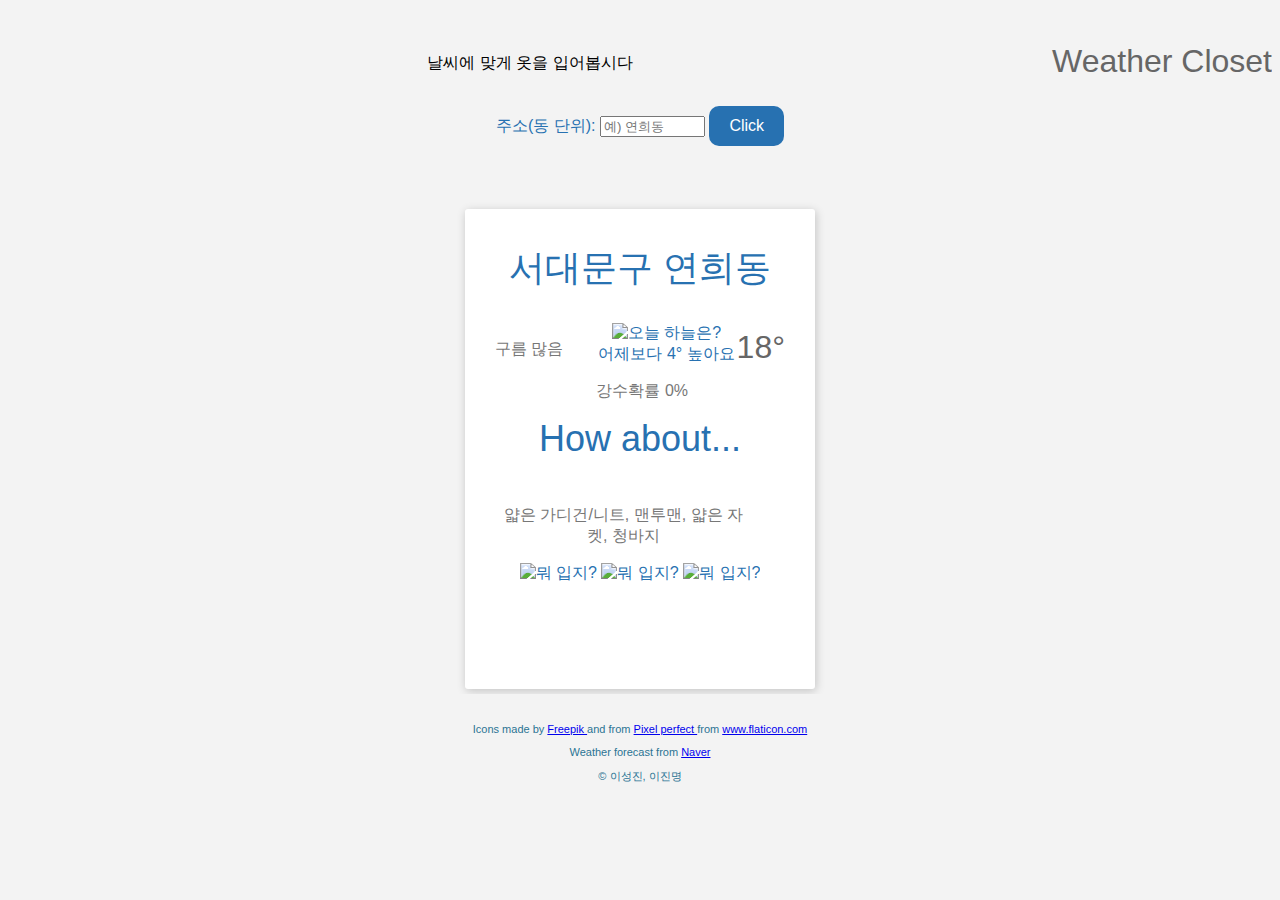
==== layout.html @ 97fa3934 "Layout_v.1" ====
<!DOCTYPE html>
<html lang="en">

<head>
    <!-- head 안에 들어 갈 어떤 요소들을 여기에 넣습니다 -->
    <meta charset="UTF-8">
    <!-- horizontal scroll is suppressed in any orientation and the user can zoom in if they want to. -->
    <meta name="viewport" content="width=device-width, initial-scale=0.86, maximum-scale=3.0, minimum-scale=0.86">
    <title>Weather Closet</title>
    <br>
    <link rel="stylesheet" type="text/css" href="mystyle.css">
    <!-- JS 임포트 -->
    <script src="https://ajax.googleapis.com/ajax/libs/jquery/3.4.1/jquery.min.js"></script>
    <script>
        // document.ready 함수 - 중괄호 안 내용들을 새로고침 때마다 실행해달라
        $(document).ready(function() {

        });

        // 버튼 누를 때 날씨 카드와 스타일 카드 보여주는 onclick 함수 추가
    </script>
</head>

<body>
    <!-- header에서 페이지 소개 (제목, 기능) -->
    <header>
        <h1>Weather Closet</h1>
        <p>날씨에 맞게 옷을 입어봅시다</p>
    </header>

    <!-- main에 중요한 정보 (main은 한 개만): 날씨, 스타일 정보 -->
    <main>

        <!-- 유저가 동 정보를 입력하는 곳 -->
        <div class="area_info">
            <label for="name">주소(동 단위):
            </label>
            <input type="text" id="name" name="name" placeholder="예) 연희동" required minlength="2" maxlength="8" size="10">
            <button class="weather_btn" type="button">
                Click
            </button>
        </div>

        <!-- 날씨와 스타일 정보를 보여주는 카드 -->
        <div class="info">

            <div class="card">
                <h2>서대문구 연희동</h2>
                <h3>구름 많음</h3>
                <img class="weather" src="weather-sunrise.png" alt="오늘 하늘은?" width="110" loading="lazy">
                <h1 class="tempnow">18°</h1>
                <br>어제보다 4&deg; 높아요
                <h3>강수확률 0%</h3>
                <h2>How about...</h2>
                <h3>얇은 가디건/니트, 맨투맨, 얇은 자켓, 청바지</h3>
                <img class="inner" src="inner2_17-19.png" alt="뭐 입지?" width="70" loading="lazy">
                <img class="bottoms" src="bottoms1_17-19.png" alt="뭐 입지?" width="70" loading="lazy">
                <img class="outer" src="outer2_17-19.png" alt="뭐 입지?" width="70" loading="lazy">
            </div>
        </div>

    </main>
    <br>
    
    <!-- footer에서 아이콘 출처, 날씨정보 출처, 개발자 정보  -->
    <footer>
        <p>Icons made by
            <a href="https://www.flaticon.com/authors/freepik" title="Freepik">
                Freepik
            </a> and from
            <a href="https://www.flaticon.com/authors/pixel-perfect" title="Pixel perfect">
                Pixel perfect
            </a> from <a href="https://www.flaticon.com/" title="Flaticon"> www.flaticon.com</a>
        </p>
        <p>Weather forecast from <a href="https://www.naver.com/" title="Naver">
                Naver
            </a>
        </p>
        <p>
            &copy; 이성진, 이진명
        </p>
    </footer>
    
</body>

</html>
---- mystyle.css ----
header {
    text-align: center;
    width: 100%;
    overflow: auto;
    padding: 8pt 0 4pt 0;
}

main {
    color: #2771b1;
    text-align: center;
    width: 100%;
    overflow: auto;
    padding: 8pt 0 4pt 0;
}

.weather_btn {
    border: 0;
    line-height: 2.5;
    padding: 0 20px;
    font-size: 1rem;
    text-align: center;
    color: #ffffff;
    border-radius: 10px;
    background-color: #2771b1;
}

.weather_btn:hover {
    background-color: #4c96cb;
    /* hover할 때랑 click할 때 어떻게 손으로 바꾸는지 궁금 (페이지 이동 없이 원페이지인 경우) */
}

.weather_btn:active {
    background-color: #46bfdf;
}

footer {
    font-size: 11px;
    color: #2b7494;
    text-align: center;
}

@import url(https://fonts.googleapis.com/css?family=Roboto:400,300);
html,
body {
    background-color: #F3F3F3;
    font-family: 'Roboto', sans-serif;
}

.card {
    margin: 0 auto;
    margin-top: 5%;
    padding: 5px 30px;
    width: 290px;
    height: 470px;
    border-radius: 3px;
    background-color: #fff;
    box-shadow: 1px 2px 10px rgba(0, 0, 0, .2);
    -webkit-animation: open 2s cubic-bezier(.39, 0, .38, 1);
}

@-webkit-keyframes open {
    from {
        padding: 0 30px;
        height: 0;
    }
    to {
        height: 470px;
    }
}

h1,
h2,
h3,
h4 {
    position: relative;
}

h1 {
    float: right;
    color: #666;
    font-weight: 300;
    font-size: 2em;
    line-height: .2em;
    -webkit-animation: up 2s cubic-bezier(.39, 0, .38, 1) .2s;
}

h2 {
    font-weight: 300;
    font-size: 2.25em;
    -webkit-animation: up 2s cubic-bezier(.39, 0, .38, 1);
}

h3 {
    float: left;
    margin-right: 33px;
    color: #777;
    font-weight: 400;
    font-size: 1em;
    -webkit-animation: up 2s cubic-bezier(.39, 0, .38, 1) .1s;
}

span {
    margin-left: 24px;
    color: #999;
    font-weight: 300;
}

span span {
    margin-left: 0;
}

.dot {
    font-size: .9em;
}

.sky {
    position: relative;
    margin-top: 108px;
    width: 100px;
    height: 100px;
    border-radius: 50%;
    background-color: #03A9F4;
    -webkit-animation: up 2s cubic-bezier(.39, 0, .38, 1) .2s;
}

.sun {
    position: relative;
    top: -3px;
    width: 55px;
    height: 55px;
    border-radius: 50%;
    background-color: #FFEB3B;
    -webkit-animation: up 2s cubic-bezier(.39, 0, .38, 1) .5s;
}

.cloud {
    position: absolute;
    top: 60px;
    left: 30px;
    -webkit-animation: up 2s cubic-bezier(.39, 0, .38, 1) .7s;
}

.cloud:before,
.cloud:after {
    position: absolute;
    display: block;
    content: "";
}

.cloud:before {
    margin-left: -10px;
    width: 51px;
    height: 18px;
    background: #fff;
}

.cloud:after {
    position: absolute;
    top: -10px;
    left: -22px;
    width: 28px;
    height: 28px;
    border-radius: 50%;
    background: #fff;
    box-shadow: 50px -6px 0 6px #fff, 25px -19px 0 10px #fff;
}

table {
    position: relative;
    top: 10px;
    width: 100%;
    text-align: center;
}

tr:nth-child(1) td:nth-child(1),
tr:nth-child(1) td:nth-child(2),
tr:nth-child(1) td:nth-child(3),
tr:nth-child(1) td:nth-child(4),
tr:nth-child(1) td:nth-child(5) {
    padding-bottom: 32px;
    -webkit-animation: up 2s cubic-bezier(.39, 0, .38, 1) .7s;
}

tr:nth-child(2) td:nth-child(1),
tr:nth-child(2) td:nth-child(2),
tr:nth-child(2) td:nth-child(3),
tr:nth-child(2) td:nth-child(4),
tr:nth-child(2) td:nth-child(5) {
    padding-bottom: 7px;
    -webkit-animation: up 2s cubic-bezier(.39, 0, .38, 1) .9s;
}

tr:nth-child(3) td:nth-child(1),
tr:nth-child(3) td:nth-child(2),
tr:nth-child(3) td:nth-child(3),
tr:nth-child(3) td:nth-child(4),
tr:nth-child(3) td:nth-child(5) {
    padding-bottom: 7px;
    -webkit-animation: up 2s cubic-bezier(.39, 0, .38, 1) .9s;
}

tr:nth-child(2),
tr:nth-child(3) {
    font-size: .9em;
}

tr:nth-child(3) {
    color: #999;
}

@-webkit-keyframes up {
    0% {
        opacity: 0;
        -webkit-transform: translateY(15px);
    }
    50% {
        opacity: 0;
        -webkit-transform: translateY(15px);
    }
    99% {
        -webkit-animation-play-state: paused;
    }
    100% {
        opacity: 1;
    }
}
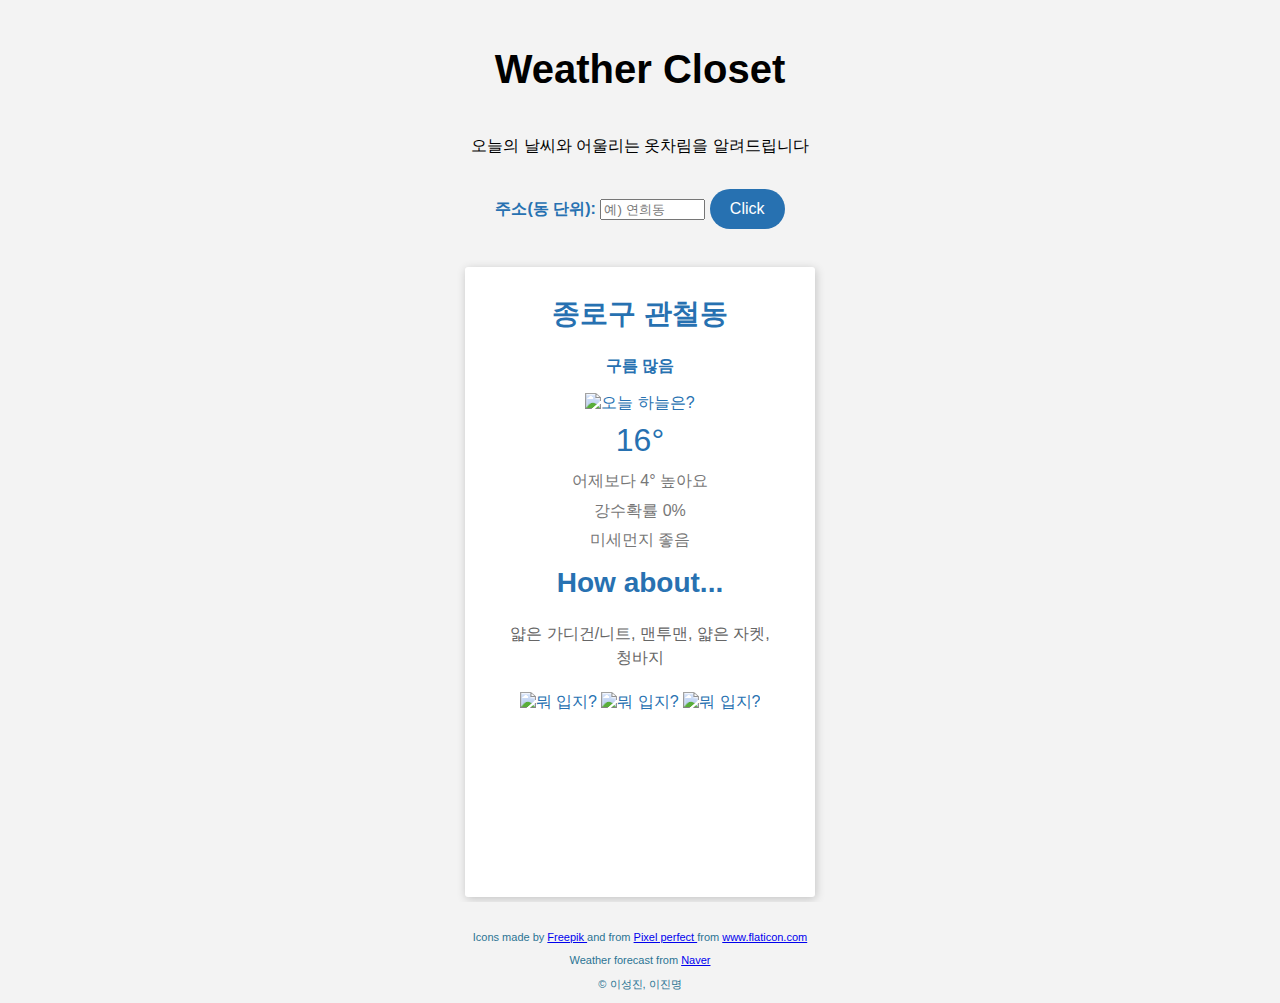
==== commit 4cb077c8: "프론트엔드 v.2 (함수추가)" ====
--- a/layout.html
+++ b/layout.html
@@ -1,5 +1,7 @@
 <!DOCTYPE html>
 <html lang="en">
+
+<!-- 동이 존재하지 않는 경우 추가해야  -->
 
 <head>
     <!-- head 안에 들어 갈 어떤 요소들을 여기에 넣습니다 -->
@@ -13,11 +15,31 @@
     <script src="https://ajax.googleapis.com/ajax/libs/jquery/3.4.1/jquery.min.js"></script>
     <script>
         // document.ready 함수 - 중괄호 안 내용들을 새로고침 때마다 실행해달라
-        $(document).ready(function() {
+        // $(document).ready(function() {
 
-        });
+        function show_info() {
+            // input_area 값을 가져와서 value라고 한다
+            let value = $('#input_area').val();
+            if (value == '') {
+                // else if 중복값이 존재하는 경우 
+                alert('다시 입력해주세요!');
+                $('#input_area').focus();
+                // 이 경우 종료해라
+                return;
+            }
 
-        // 버튼 누를 때 날씨 카드와 스타일 카드 보여주는 onclick 함수 추가
+            // 중복되는 구 명단에서 등장 횟수를 overlap이라고 한다 
+            // let overlap = $().val();(일단 대충 적음)
+            if (overlap >= 1) {
+                // 중복 구 중에서 어디인지 선택하는 양식 띄우기
+                // 유저가 선택하면 다음으로 넘어간다(??)
+            }
+            // 기본으로 보여주는 날씨 카드(ws_default)는 닫고, 유저가 입력한 동에 따라 날씨와 스타일 카드(ws_info) 열기
+            // if else, hide 는 필요 없음. 유저가 새로 입력하면 그 정보를 불러와서 보여줘야 하니까!
+            else if ($('#ws_default').css('display') == 'block') {
+                $('#ws_default').hide();
+                $('#ws_info').show();
+            }
     </script>
 </head>
 
@@ -25,34 +47,56 @@
     <!-- header에서 페이지 소개 (제목, 기능) -->
     <header>
         <h1>Weather Closet</h1>
-        <p>날씨에 맞게 옷을 입어봅시다</p>
+        <br>
+        <p>오늘의 날씨와 어울리는 옷차림을 알려드립니다</p>
     </header>
 
     <!-- main에 중요한 정보 (main은 한 개만): 날씨, 스타일 정보 -->
     <main>
 
         <!-- 유저가 동 정보를 입력하는 곳 -->
-        <div class="area_info">
-            <label for="name">주소(동 단위):
-            </label>
-            <input type="text" id="name" name="name" placeholder="예) 연희동" required minlength="2" maxlength="8" size="10">
-            <button class="weather_btn" type="button">
-                Click
+        <div id="area_info">
+            <label for="name" id="input_label">주소(동 단위):</label>
+            <input id="input_area" name="input_area" type="text" placeholder="예) 연희동" required minlength="2" maxlength="8" size="10">
+            <button class="weather_btn" type="button" onclick="show_info()">Click</button>
             </button>
         </div>
 
         <!-- 날씨와 스타일 정보를 보여주는 카드 -->
-        <div class="info">
+        <!-- wc는 weather-style의 약자  -->
+        <div id="ws_default">
+            <div class="card">
+                <h2>종로구 관철동</h2>
+                <h3>구름 많음</h3>
+                <img class="weather_icon" src="weather-cloudy.png" alt="오늘 하늘은?" width="110" loading="lazy">
+                <h1 class="temp_now">16°</h1>
+                <div class="weather_desc">
+                    <h4>어제보다 4&deg; 높아요</h4>
+                    <h4>강수확률 0%</h4>
+                    <h4>미세먼지 좋음</h4>
+                </div>
+                <h2>How about...</h2>
+                <h4 class="style_rec">얇은 가디건/니트, 맨투맨, 얇은 자켓, 청바지</h4>
+                <img class="inner" src="inner2_17-19.png" alt="뭐 입지?" width="70" loading="lazy">
+                <img class="bottoms" src="bottoms1_17-19.png" alt="뭐 입지?" width="70" loading="lazy">
+                <img class="outer" src="outer2_17-19.png" alt="뭐 입지?" width="70" loading="lazy">
+            </div>
+        </div>
 
+        <div id="ws_info">
             <div class="card">
+                <!-- 유저가 동 정보를 1)입력했고 2)동명이동 판별 절차를 거친 후, 입력값이 유효하면(입력 여부 O && 입력값이 동명이동이 없으면) 다음의 정보를 보여준다  -->
                 <h2>서대문구 연희동</h2>
-                <h3>구름 많음</h3>
-                <img class="weather" src="weather-sunrise.png" alt="오늘 하늘은?" width="110" loading="lazy">
-                <h1 class="tempnow">18°</h1>
-                <br>어제보다 4&deg; 높아요
-                <h3>강수확률 0%</h3>
+                <h3>맑음</h3>
+                <img class="weather_icon" src="weather-sunny.png" alt="오늘 하늘은?" width="110" loading="lazy">
+                <h1 class="temp_now">17°</h1>
+                <div class="weather_desc">
+                    <h4>어제보다 5&deg; 높아요</h4>
+                    <h4>강수확률 70%! 우산 챙기기!</h4>
+                    <h4>미세먼지 좋음</h4>
+                </div>
                 <h2>How about...</h2>
-                <h3>얇은 가디건/니트, 맨투맨, 얇은 자켓, 청바지</h3>
+                <h4 class="style_rec">얇은 가디건/니트, 맨투맨, 얇은 자켓, 청바지, &#x2614, &#x1F302 </h4>
                 <img class="inner" src="inner2_17-19.png" alt="뭐 입지?" width="70" loading="lazy">
                 <img class="bottoms" src="bottoms1_17-19.png" alt="뭐 입지?" width="70" loading="lazy">
                 <img class="outer" src="outer2_17-19.png" alt="뭐 입지?" width="70" loading="lazy">
@@ -61,7 +105,6 @@
 
     </main>
     <br>
-    
     <!-- footer에서 아이콘 출처, 날씨정보 출처, 개발자 정보  -->
     <footer>
         <p>Icons made by
@@ -79,8 +122,8 @@
         <p>
             &copy; 이성진, 이진명
         </p>
+
     </footer>
-    
 </body>
 
-</html>
+</html>--- a/mystyle.css
+++ b/mystyle.css
@@ -1,226 +1,139 @@
-header {
-    text-align: center;
-    width: 100%;
-    overflow: auto;
-    padding: 8pt 0 4pt 0;
-}
-
-main {
-    color: #2771b1;
-    text-align: center;
-    width: 100%;
-    overflow: auto;
-    padding: 8pt 0 4pt 0;
-}
-
-.weather_btn {
-    border: 0;
-    line-height: 2.5;
-    padding: 0 20px;
-    font-size: 1rem;
-    text-align: center;
-    color: #ffffff;
-    border-radius: 10px;
-    background-color: #2771b1;
-}
-
-.weather_btn:hover {
-    background-color: #4c96cb;
-    /* hover할 때랑 click할 때 어떻게 손으로 바꾸는지 궁금 (페이지 이동 없이 원페이지인 경우) */
-}
-
-.weather_btn:active {
-    background-color: #46bfdf;
-}
-
-footer {
-    font-size: 11px;
-    color: #2b7494;
-    text-align: center;
-}
-
-@import url(https://fonts.googleapis.com/css?family=Roboto:400,300);
-html,
-body {
-    background-color: #F3F3F3;
-    font-family: 'Roboto', sans-serif;
-}
-
-.card {
-    margin: 0 auto;
-    margin-top: 5%;
-    padding: 5px 30px;
-    width: 290px;
-    height: 470px;
-    border-radius: 3px;
-    background-color: #fff;
-    box-shadow: 1px 2px 10px rgba(0, 0, 0, .2);
-    -webkit-animation: open 2s cubic-bezier(.39, 0, .38, 1);
-}
-
-@-webkit-keyframes open {
-    from {
-        padding: 0 30px;
-        height: 0;
-    }
-    to {
-        height: 470px;
-    }
-}
-
-h1,
-h2,
-h3,
-h4 {
-    position: relative;
-}
-
-h1 {
-    float: right;
-    color: #666;
-    font-weight: 300;
-    font-size: 2em;
-    line-height: .2em;
-    -webkit-animation: up 2s cubic-bezier(.39, 0, .38, 1) .2s;
-}
-
-h2 {
-    font-weight: 300;
-    font-size: 2.25em;
-    -webkit-animation: up 2s cubic-bezier(.39, 0, .38, 1);
-}
-
-h3 {
-    float: left;
-    margin-right: 33px;
-    color: #777;
-    font-weight: 400;
-    font-size: 1em;
-    -webkit-animation: up 2s cubic-bezier(.39, 0, .38, 1) .1s;
-}
-
-span {
-    margin-left: 24px;
-    color: #999;
-    font-weight: 300;
-}
-
-span span {
-    margin-left: 0;
-}
-
-.dot {
-    font-size: .9em;
-}
-
-.sky {
-    position: relative;
-    margin-top: 108px;
-    width: 100px;
-    height: 100px;
-    border-radius: 50%;
-    background-color: #03A9F4;
-    -webkit-animation: up 2s cubic-bezier(.39, 0, .38, 1) .2s;
-}
-
-.sun {
-    position: relative;
-    top: -3px;
-    width: 55px;
-    height: 55px;
-    border-radius: 50%;
-    background-color: #FFEB3B;
-    -webkit-animation: up 2s cubic-bezier(.39, 0, .38, 1) .5s;
-}
-
-.cloud {
-    position: absolute;
-    top: 60px;
-    left: 30px;
-    -webkit-animation: up 2s cubic-bezier(.39, 0, .38, 1) .7s;
-}
-
-.cloud:before,
-.cloud:after {
-    position: absolute;
-    display: block;
-    content: "";
-}
-
-.cloud:before {
-    margin-left: -10px;
-    width: 51px;
-    height: 18px;
-    background: #fff;
-}
-
-.cloud:after {
-    position: absolute;
-    top: -10px;
-    left: -22px;
-    width: 28px;
-    height: 28px;
-    border-radius: 50%;
-    background: #fff;
-    box-shadow: 50px -6px 0 6px #fff, 25px -19px 0 10px #fff;
-}
-
-table {
-    position: relative;
-    top: 10px;
-    width: 100%;
-    text-align: center;
-}
-
-tr:nth-child(1) td:nth-child(1),
-tr:nth-child(1) td:nth-child(2),
-tr:nth-child(1) td:nth-child(3),
-tr:nth-child(1) td:nth-child(4),
-tr:nth-child(1) td:nth-child(5) {
-    padding-bottom: 32px;
-    -webkit-animation: up 2s cubic-bezier(.39, 0, .38, 1) .7s;
-}
-
-tr:nth-child(2) td:nth-child(1),
-tr:nth-child(2) td:nth-child(2),
-tr:nth-child(2) td:nth-child(3),
-tr:nth-child(2) td:nth-child(4),
-tr:nth-child(2) td:nth-child(5) {
-    padding-bottom: 7px;
-    -webkit-animation: up 2s cubic-bezier(.39, 0, .38, 1) .9s;
-}
-
-tr:nth-child(3) td:nth-child(1),
-tr:nth-child(3) td:nth-child(2),
-tr:nth-child(3) td:nth-child(3),
-tr:nth-child(3) td:nth-child(4),
-tr:nth-child(3) td:nth-child(5) {
-    padding-bottom: 7px;
-    -webkit-animation: up 2s cubic-bezier(.39, 0, .38, 1) .9s;
-}
-
-tr:nth-child(2),
-tr:nth-child(3) {
-    font-size: .9em;
-}
-
-tr:nth-child(3) {
-    color: #999;
-}
-
-@-webkit-keyframes up {
-    0% {
-        opacity: 0;
-        -webkit-transform: translateY(15px);
-    }
-    50% {
-        opacity: 0;
-        -webkit-transform: translateY(15px);
-    }
-    99% {
-        -webkit-animation-play-state: paused;
-    }
-    100% {
-        opacity: 1;
-    }
-}+        /* relative position 이해 안 됨 */
+        /* color palette: https://coolors.co/2f587b-edeff2-46bfdf-4c96cb-2771b1 */
+        
+        * {
+            word-break: keep-all;
+        }
+        
+        header {
+            color: #000000;
+            text-align: center;
+            width: 100%;
+            overflow: auto;
+            padding: 8pt 0 4pt 0;
+        }
+        
+        main {
+            color: #2771b1;
+            text-align: center;
+            width: 100%;
+            overflow: auto;
+            padding: 8pt 0 4pt 0;
+        }
+        
+        #input_label {
+            font-weight: 700;
+        }
+        
+        .weather_btn {
+            border: 0;
+            line-height: 2.5;
+            padding: 0 20px;
+            font-size: 1rem;
+            text-align: center;
+            color: #ffffff;
+            border-radius: 20px;
+            background-color: #2771b1;
+        }
+        
+        .weather_btn:hover {
+            background-color: #4c96cb;
+            /* hover할 때랑 click할 때 어떻게 손으로 바꾸는지 궁금 (페이지 이동 없이 원페이지인 경우) */
+        }
+        
+        .weather_btn:active {
+            background-color: #46bfdf;
+        }
+        
+        footer {
+            font-size: 11px;
+            color: #2b7494;
+            text-align: center;
+        }
+        
+        @import url(https://fonts.googleapis.com/css?family=Roboto:400,300);
+        html,
+        body {
+            background-color: #F3F3F3;
+            font-family: 'Roboto', sans-serif;
+        }
+        
+        #ws_default {
+            display: block;
+        }
+        
+        #ws_info {
+            display: none;
+        }
+        
+        .card {
+            margin: 0 auto;
+            margin-top: 3%;
+            padding: 5px 30px;
+            width: 290px;
+            height: 620px;
+            border-radius: 3px;
+            background-color: #fff;
+            box-shadow: 1px 2px 10px rgba(0, 0, 0, .2);
+            /* -webkit-animation: open 2s cubic-bezier(.39, 0, .38, 1); */
+        }
+        
+        h1,
+        h2,
+        h3,
+        h4 {
+            position: relative;
+        }
+        
+        h1 {
+            margin: 10px auto;
+            color: #000000;
+            font-size: 2.5em;
+            font-weight: 600;
+            /* line-height: 1em; */
+        }
+        
+        .temp_now {
+            color: #2771b1;
+            font-weight: 300;
+            font-size: 2em;
+            text-align: center;
+            line-height: 1em;
+            /* -webkit-animation: up 2s cubic-bezier(.39, 0, .38, 1) .2s; */
+        }
+        
+        h2 {
+            color: #2771b1;
+            font-weight: 600;
+            font-size: 1.75em;
+            text-align: center;
+            /* -webkit-animation: up 2s cubic-bezier(.39, 0, .38, 1); */
+        }
+        
+        h3 {
+            color: #2771b1;
+            font-weight: 600;
+            font-size: 1em;
+            text-align: center;
+            /* -webkit-animation: up 2s cubic-bezier(.39, 0, .38, 1) .1s; */
+        }
+        
+        h4 {
+            color: #777;
+            font-weight: 400;
+            font-size: 1em;
+            text-align: center;
+            /* -webkit-animation: up 2s cubic-bezier(.39, 0, .38, 1) .1s; */
+        }
+        
+        .weather_desc {
+            line-height: 0.5em;
+        }
+        
+        .style_rec {
+            color: #666;
+            text-align: center;
+            font-weight: 400;
+            font-size: 1em;
+            line-height: 1.5em;
+        }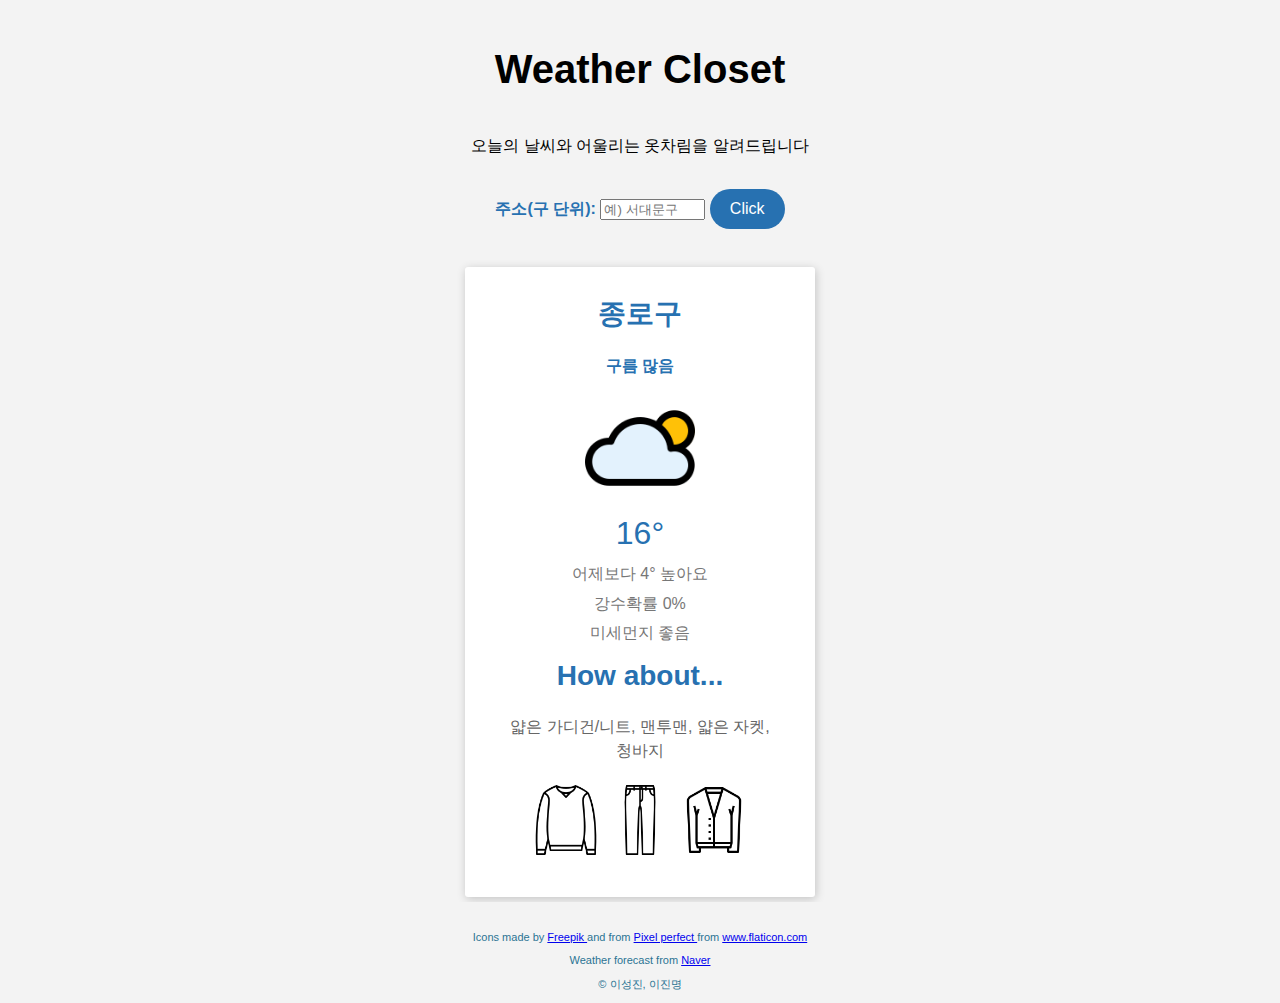
==== commit afe702c5: "함수 고침" ====
--- a/layout.html
+++ b/layout.html
@@ -16,12 +16,13 @@
     <script>
         // document.ready 함수 - 중괄호 안 내용들을 새로고침 때마다 실행해달라
         // $(document).ready(function() {
+        //    }
 
         function show_info() {
             // input_area 값을 가져와서 value라고 한다
             let value = $('#input_area').val();
             if (value == '') {
-                // else if 중복값이 존재하는 경우 
+                // else if -> 중복값이 존재하는 경우 함수 추가해야 함!
                 alert('다시 입력해주세요!');
                 $('#input_area').focus();
                 // 이 경우 종료해라
@@ -30,16 +31,18 @@
 
             // 중복되는 구 명단에서 등장 횟수를 overlap이라고 한다 
             // let overlap = $().val();(일단 대충 적음)
-            if (overlap >= 1) {
-                // 중복 구 중에서 어디인지 선택하는 양식 띄우기
-                // 유저가 선택하면 다음으로 넘어간다(??)
-            }
+            // else if (overlap >= 1) {
+            //     // 중복 구 중에서 어디인지 선택하는 양식 띄우기
+            //     // 유저가 선택하면 다음으로 넘어간다(??)
+            // }
+
             // 기본으로 보여주는 날씨 카드(ws_default)는 닫고, 유저가 입력한 동에 따라 날씨와 스타일 카드(ws_info) 열기
             // if else, hide 는 필요 없음. 유저가 새로 입력하면 그 정보를 불러와서 보여줘야 하니까!
             else if ($('#ws_default').css('display') == 'block') {
                 $('#ws_default').hide();
                 $('#ws_info').show();
             }
+        }
     </script>
 </head>
 
@@ -56,8 +59,8 @@
 
         <!-- 유저가 동 정보를 입력하는 곳 -->
         <div id="area_info">
-            <label for="name" id="input_label">주소(동 단위):</label>
-            <input id="input_area" name="input_area" type="text" placeholder="예) 연희동" required minlength="2" maxlength="8" size="10">
+            <label for="name" id="input_label">주소(구 단위):</label>
+            <input id="input_area" name="input_area" type="text" placeholder="예) 서대문구" required minlength="2" maxlength="8" size="10">
             <button class="weather_btn" type="button" onclick="show_info()">Click</button>
             </button>
         </div>
@@ -66,7 +69,7 @@
         <!-- wc는 weather-style의 약자  -->
         <div id="ws_default">
             <div class="card">
-                <h2>종로구 관철동</h2>
+                <h2>종로구</h2>
                 <h3>구름 많음</h3>
                 <img class="weather_icon" src="weather-cloudy.png" alt="오늘 하늘은?" width="110" loading="lazy">
                 <h1 class="temp_now">16°</h1>
@@ -86,7 +89,7 @@
         <div id="ws_info">
             <div class="card">
                 <!-- 유저가 동 정보를 1)입력했고 2)동명이동 판별 절차를 거친 후, 입력값이 유효하면(입력 여부 O && 입력값이 동명이동이 없으면) 다음의 정보를 보여준다  -->
-                <h2>서대문구 연희동</h2>
+                <h2>서대문구</h2>
                 <h3>맑음</h3>
                 <img class="weather_icon" src="weather-sunny.png" alt="오늘 하늘은?" width="110" loading="lazy">
                 <h1 class="temp_now">17°</h1>
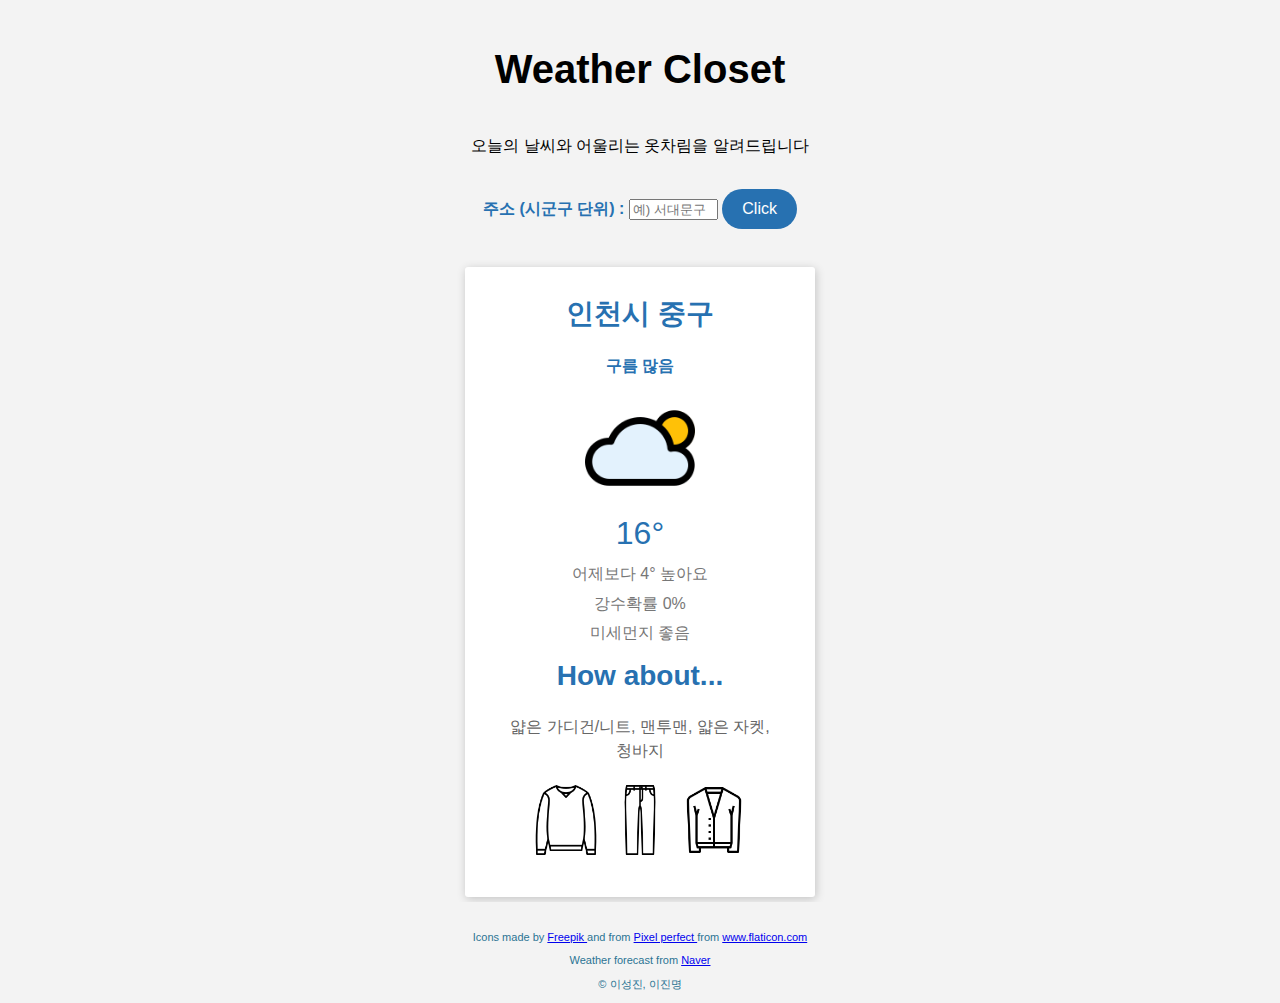
==== commit 27143dc2: "동 -> 시군구" ====
--- a/layout.html
+++ b/layout.html
@@ -1,7 +1,7 @@
 <!DOCTYPE html>
 <html lang="en">
 
-<!-- 동이 존재하지 않는 경우 추가해야  -->
+<!-- 유저가 입력한 구가 존재하지 않는 경우 추가해야  -->
 
 <head>
     <!-- head 안에 들어 갈 어떤 요소들을 여기에 넣습니다 -->
@@ -36,7 +36,7 @@
             //     // 유저가 선택하면 다음으로 넘어간다(??)
             // }
 
-            // 기본으로 보여주는 날씨 카드(ws_default)는 닫고, 유저가 입력한 동에 따라 날씨와 스타일 카드(ws_info) 열기
+            // 기본으로 보여주는 날씨 카드(ws_default)는 닫고, 유저가 입력한 구에 따라 날씨와 스타일 카드(ws_info) 열기
             // if else, hide 는 필요 없음. 유저가 새로 입력하면 그 정보를 불러와서 보여줘야 하니까!
             else if ($('#ws_default').css('display') == 'block') {
                 $('#ws_default').hide();
@@ -57,10 +57,10 @@
     <!-- main에 중요한 정보 (main은 한 개만): 날씨, 스타일 정보 -->
     <main>
 
-        <!-- 유저가 동 정보를 입력하는 곳 -->
+        <!-- 유저가 구 정보를 입력하는 곳 -->
         <div id="area_info">
-            <label for="name" id="input_label">주소(구 단위):</label>
-            <input id="input_area" name="input_area" type="text" placeholder="예) 서대문구" required minlength="2" maxlength="8" size="10">
+            <label for="name" id="input_label">주소 (시군구 단위) :</label>
+            <input id="input_area" name="input_area" type="text" placeholder="예) 서대문구" required minlength="2" maxlength="8" size="8">
             <button class="weather_btn" type="button" onclick="show_info()">Click</button>
             </button>
         </div>
@@ -69,7 +69,7 @@
         <!-- wc는 weather-style의 약자  -->
         <div id="ws_default">
             <div class="card">
-                <h2>종로구</h2>
+                <h2>인천시 중구</h2>
                 <h3>구름 많음</h3>
                 <img class="weather_icon" src="weather-cloudy.png" alt="오늘 하늘은?" width="110" loading="lazy">
                 <h1 class="temp_now">16°</h1>
@@ -88,7 +88,7 @@
 
         <div id="ws_info">
             <div class="card">
-                <!-- 유저가 동 정보를 1)입력했고 2)동명이동 판별 절차를 거친 후, 입력값이 유효하면(입력 여부 O && 입력값이 동명이동이 없으면) 다음의 정보를 보여준다  -->
+                <!-- 유저가 구 정보를 1)입력했고 2)동명이구 판별 절차를 거친 후, 입력값이 유효하면(입력 여부 O && 입력값이 동명이구이 없으면) 다음의 정보를 보여준다  -->
                 <h2>서대문구</h2>
                 <h3>맑음</h3>
                 <img class="weather_icon" src="weather-sunny.png" alt="오늘 하늘은?" width="110" loading="lazy">
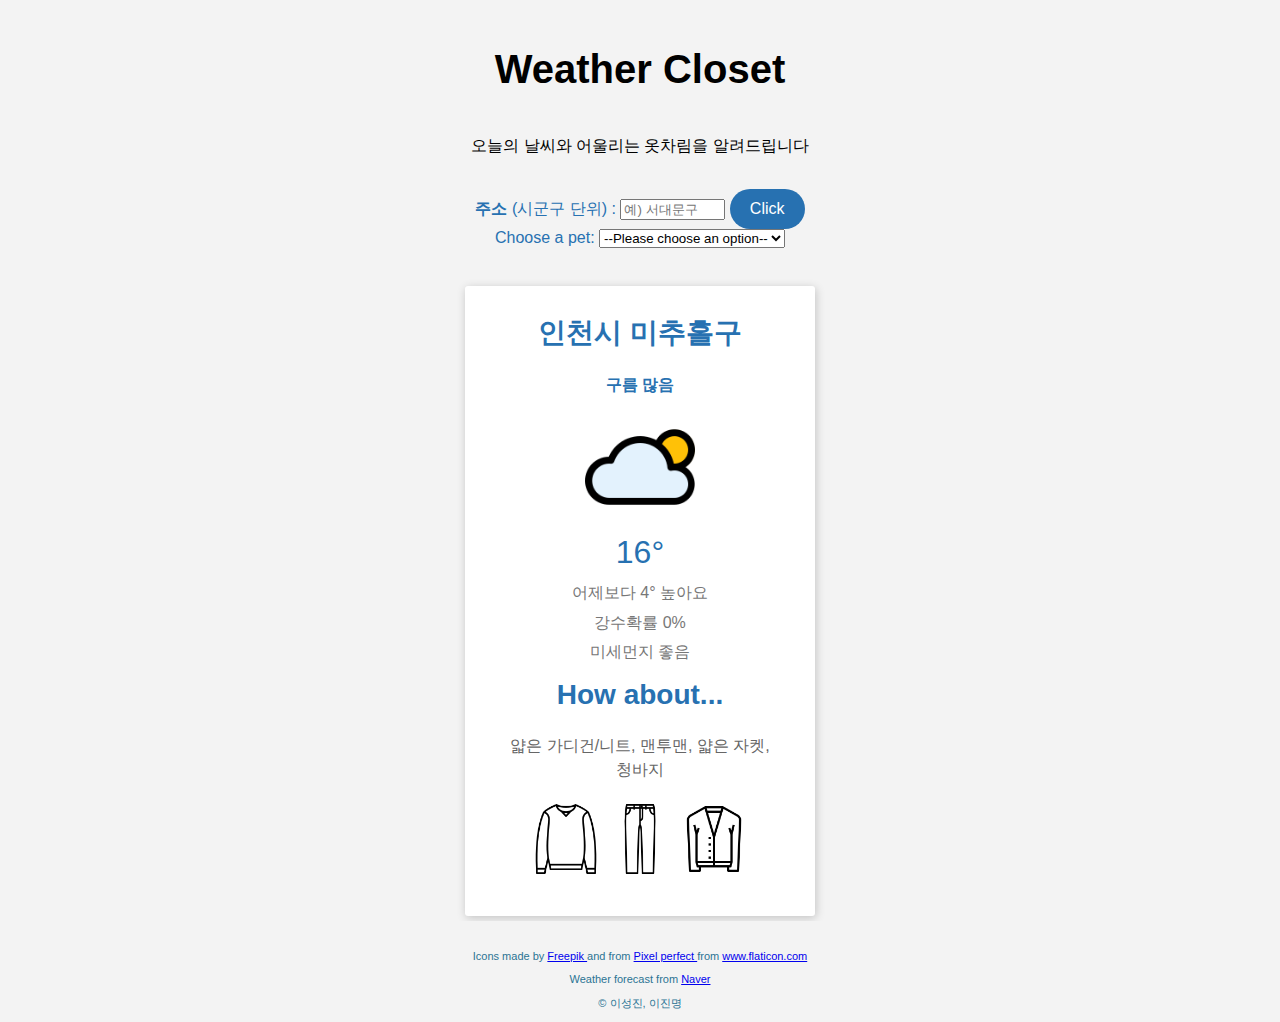
==== commit cdbbd2d8: "프론트엔드 v.3" ====
--- a/layout.html
+++ b/layout.html
@@ -14,34 +14,43 @@
     <!-- JS 임포트 -->
     <script src="https://ajax.googleapis.com/ajax/libs/jquery/3.4.1/jquery.min.js"></script>
     <script>
-        // document.ready 함수 - 중괄호 안 내용들을 새로고침 때마다 실행해달라
-        // $(document).ready(function() {
-        //    }
-
         function show_info() {
-            // input_area 값을 가져와서 value라고 한다
+            // input_area 값을 value로 정의한다
             let value = $('#input_area').val();
+            // input_area를 비운다
+            $('#input_area').val('');
+            // 입력 안했으면 alert를 띄운다
             if (value == '') {
-                // else if -> 중복값이 존재하는 경우 함수 추가해야 함!
-                alert('다시 입력해주세요!');
-                $('#input_area').focus();
-                // 이 경우 종료해라
+                alert('지역을 입력해주세요!');
                 return;
             }
 
-            // 중복되는 구 명단에서 등장 횟수를 overlap이라고 한다 
-            // let overlap = $().val();(일단 대충 적음)
-            // else if (overlap >= 1) {
-            //     // 중복 구 중에서 어디인지 선택하는 양식 띄우기
-            //     // 유저가 선택하면 다음으로 넘어간다(??)
+            // 시군구 이름을 잘못 입력한 것이라면, alert를 띄운다
+            // else if (어쩌구저쩌구) {
+            //     alert('다시 입력해주세요!');
+            //     return;
             // }
 
-            // 기본으로 보여주는 날씨 카드(ws_default)는 닫고, 유저가 입력한 구에 따라 날씨와 스타일 카드(ws_info) 열기
-            // if else, hide 는 필요 없음. 유저가 새로 입력하면 그 정보를 불러와서 보여줘야 하니까!
-            else if ($('#ws_default').css('display') == 'block') {
+            // 이름이 같은 시군구가 있다면, 어디인지 물어본다
+            // box 만들어서, select 할 수 있도록 할 것 - box 펼쳐지는 animation을 codepen에서 가져오기
+            // 그러면 선택된 value를 value_unique라고 한다 
+            else if (value == '강서구' || value == '강서') {
+
+            } else if (value == '남구') {
+
+            } else if (value == '동구') {
+
+            } else if (value == '북구') {
+
+            } else if (value == '서구') {
+
+            } else if (value == '중구') {
+
+            } else if ($('#ws_default').css('display') == 'block') {
                 $('#ws_default').hide();
                 $('#ws_info').show();
             }
+
         }
     </script>
 </head>
@@ -59,17 +68,30 @@
 
         <!-- 유저가 구 정보를 입력하는 곳 -->
         <div id="area_info">
-            <label for="name" id="input_label">주소 (시군구 단위) :</label>
-            <input id="input_area" name="input_area" type="text" placeholder="예) 서대문구" required minlength="2" maxlength="8" size="8">
+            <label for="input_area" id="input_label"><span class="bold">주소 </span>(시군구 단위) :</label>
+            <input id="input_area" name="input_area" type="text" placeholder="예) 서대문구" required minlength="2" maxlength="10" size="10">
             <button class="weather_btn" type="button" onclick="show_info()">Click</button>
             </button>
         </div>
 
+        <!-- 이름이 같은 지역 중 어디인지 선택할 수 있는 곳 -->
+        <div>
+            <label for="pet-select">Choose a pet:</label>
+            <select name="pets" id="pet-select">
+                <option value="">--Please choose an option--</option>
+                <option value="dog">Dog</option>
+                <option value="cat">Cat</option>
+                <option value="hamster">Hamster</option>
+                <option value="parrot">Parrot</option>
+                <option value="spider">Spider</option>
+                <option value="goldfish">Goldfish</option>
+            </select>
+        </div>
         <!-- 날씨와 스타일 정보를 보여주는 카드 -->
         <!-- wc는 weather-style의 약자  -->
         <div id="ws_default">
             <div class="card">
-                <h2>인천시 중구</h2>
+                <h2>인천시 미추홀구</h2>
                 <h3>구름 많음</h3>
                 <img class="weather_icon" src="weather-cloudy.png" alt="오늘 하늘은?" width="110" loading="lazy">
                 <h1 class="temp_now">16°</h1>
--- a/mystyle.css
+++ b/mystyle.css
@@ -21,7 +21,7 @@
             padding: 8pt 0 4pt 0;
         }
         
-        #input_label {
+        .bold {
             font-weight: 700;
         }
         
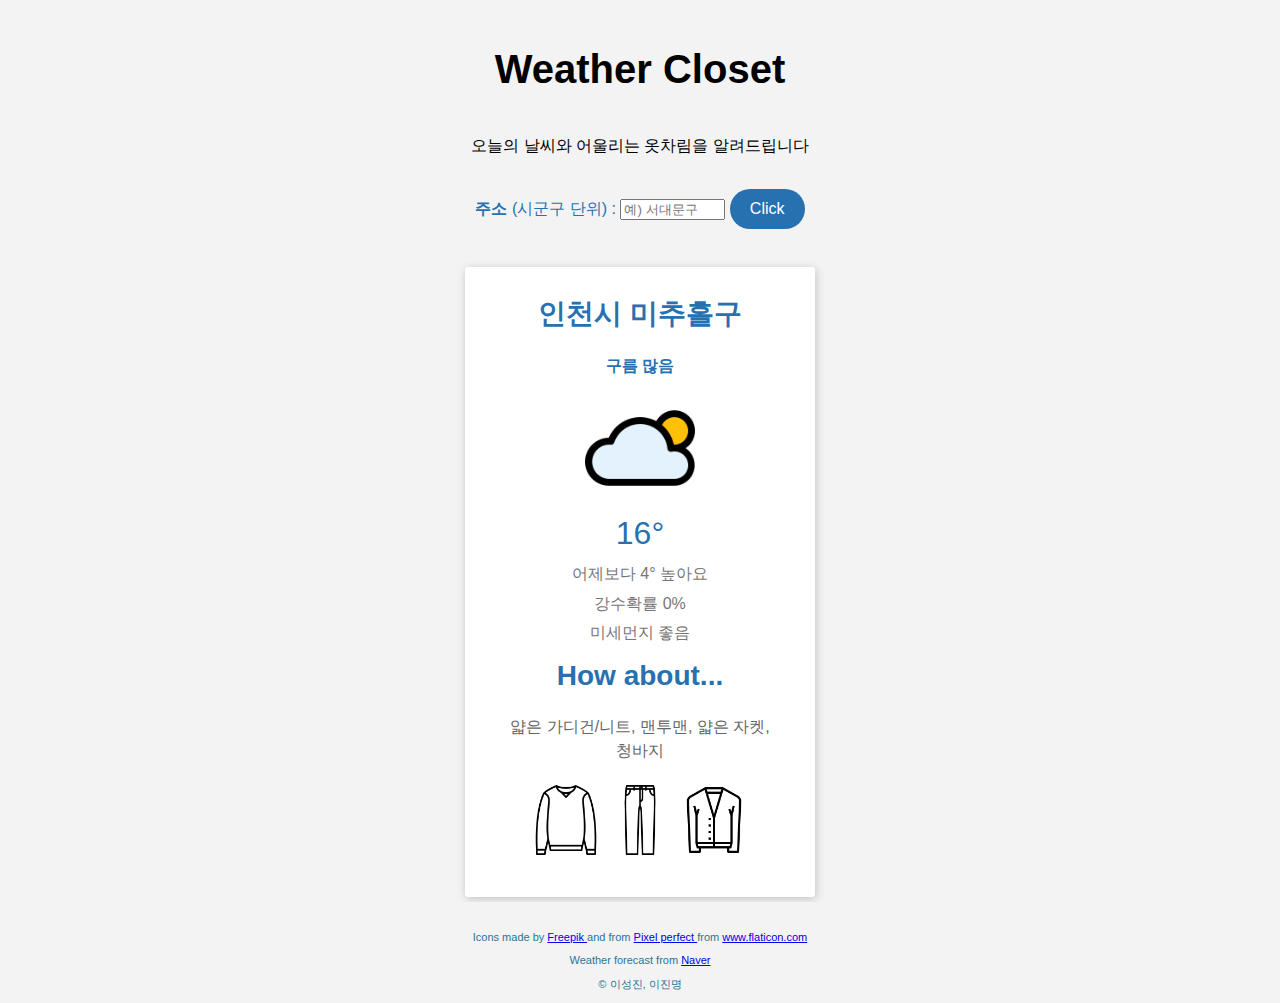
==== commit ad6cf9df: "프론트엔드 v.4" ====
--- a/layout.html
+++ b/layout.html
@@ -35,16 +35,19 @@
             // box 만들어서, select 할 수 있도록 할 것 - box 펼쳐지는 animation을 codepen에서 가져오기
             // 그러면 선택된 value를 value_unique라고 한다 
             else if (value == '강서구' || value == '강서') {
+                $("#input_area").hide();
+                $('#gsgu_select').show();
+                // replaceWith도 있다는데 input을 select로 바꾸고 싶은 경우에 어떻게 사용하면 좋을지 잘 모르겠음..
 
-            } else if (value == '남구') {
+                // } else if (value == '남구') {
 
-            } else if (value == '동구') {
+                // } else if (value == '동구') {
 
-            } else if (value == '북구') {
+                // } else if (value == '북구') {
 
-            } else if (value == '서구') {
+                // } else if (value == '서구') {
 
-            } else if (value == '중구') {
+                // } else if (value == '중구') {
 
             } else if ($('#ws_default').css('display') == 'block') {
                 $('#ws_default').hide();
@@ -67,26 +70,27 @@
     <main>
 
         <!-- 유저가 구 정보를 입력하는 곳 -->
-        <div id="area_info">
+        <div>
+
+            <!-- <div id="area_info"> -->
             <label for="input_area" id="input_label"><span class="bold">주소 </span>(시군구 단위) :</label>
-            <input id="input_area" name="input_area" type="text" placeholder="예) 서대문구" required minlength="2" maxlength="10" size="10">
+            <input id="input_area" name="input_area" type="text" placeholder="예) 서대문구" required minlength="2" maxlength="8" size="10">
+            <!-- </div> -->
+
+            <!-- 이름이 같은 지역 중 어디인지 선택할 수 있는 곳 -->
+            <!-- <div class="area_select"> -->
+            <select name="gsgu_select" id="gsgu_select" class="text_box">
+                <option value="서울시 강서구">서울시 강서구</option>
+                <option value="부산시 강서구">부산시 강서구</option>
+            </select>
+            <!-- </div> -->
+
+            <!-- <클릭 버튼> -->
             <button class="weather_btn" type="button" onclick="show_info()">Click</button>
             </button>
+
         </div>
 
-        <!-- 이름이 같은 지역 중 어디인지 선택할 수 있는 곳 -->
-        <div>
-            <label for="pet-select">Choose a pet:</label>
-            <select name="pets" id="pet-select">
-                <option value="">--Please choose an option--</option>
-                <option value="dog">Dog</option>
-                <option value="cat">Cat</option>
-                <option value="hamster">Hamster</option>
-                <option value="parrot">Parrot</option>
-                <option value="spider">Spider</option>
-                <option value="goldfish">Goldfish</option>
-            </select>
-        </div>
         <!-- 날씨와 스타일 정보를 보여주는 카드 -->
         <!-- wc는 weather-style의 약자  -->
         <div id="ws_default">
--- a/mystyle.css
+++ b/mystyle.css
@@ -23,6 +23,10 @@
         
         .bold {
             font-weight: 700;
+        }
+        
+        .text_box {
+            width: 120px;
         }
         
         .weather_btn {
@@ -56,6 +60,10 @@
         body {
             background-color: #F3F3F3;
             font-family: 'Roboto', sans-serif;
+        }
+        
+        #gsgu_select {
+            display: none;
         }
         
         #ws_default {
